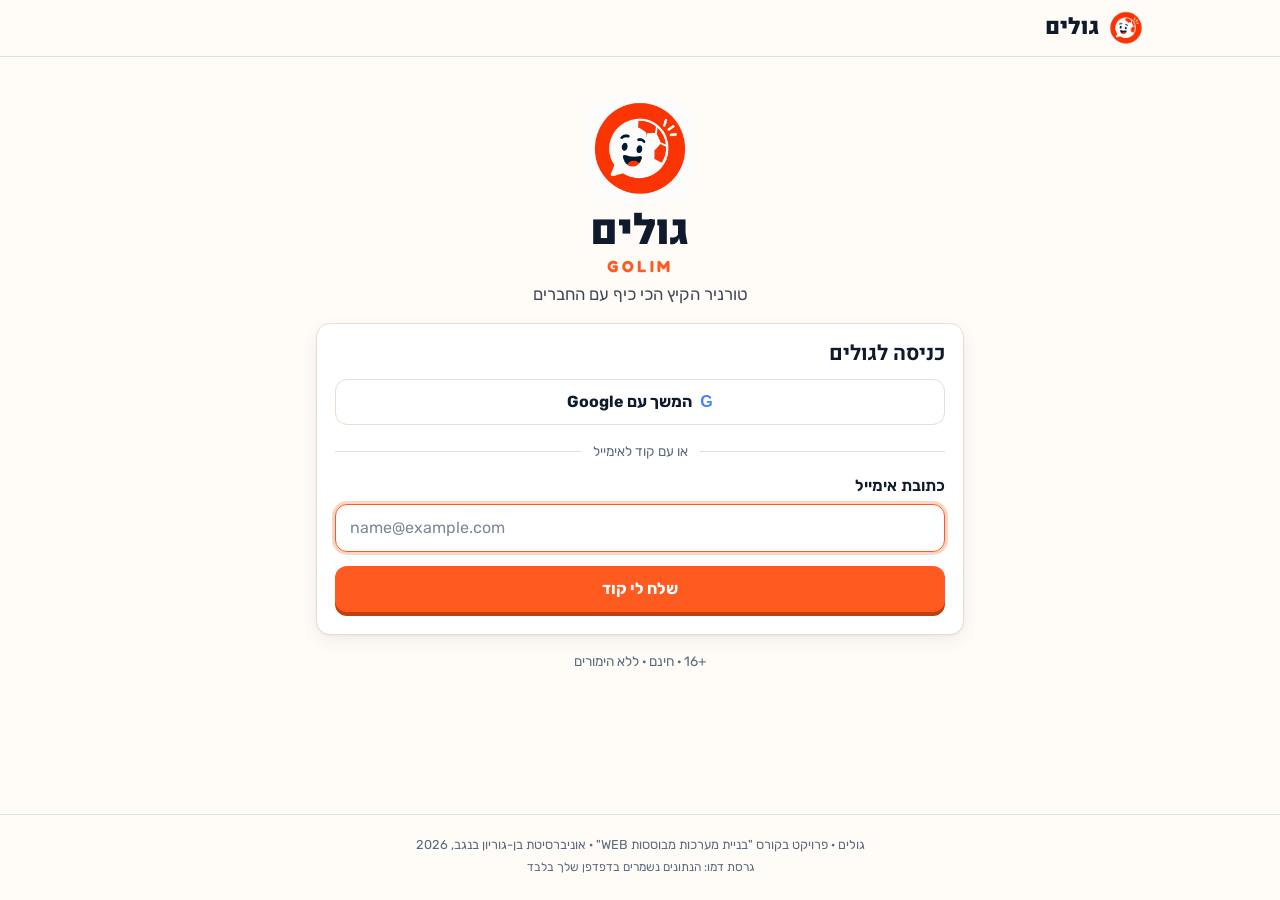
==== index.html @ d864e982 "feat(client): Part B — HTML/CSS/JS client for Golim Six pages from the Part A spec (login + name, ma" ====
<!doctype html>
<html lang="he" dir="rtl">
<head>
  <meta charset="utf-8">
  <meta name="viewport" content="width=device-width, initial-scale=1, viewport-fit=cover">
  <title>כניסה · גולים</title>
  <meta name="description" content="גולים — ניחוש תוצאות משחקי כדורגל בליגות פרטיות עם חברים">
  <meta name="theme-color" content="#FF5A1F">
  <link rel="icon" type="image/png" href="img/logo.png">
  <link rel="preconnect" href="https://fonts.googleapis.com">
  <link rel="preconnect" href="https://fonts.gstatic.com" crossorigin>
  <link rel="stylesheet" href="https://fonts.googleapis.com/css2?family=Fredoka:wght@600;700&family=Heebo:wght@700;800;900&family=Rubik:wght@400;500;600;700&display=swap">
  <link rel="stylesheet" href="css/base.css">
  <link rel="stylesheet" href="css/layout.css">
  <link rel="stylesheet" href="css/components.css">
  <link rel="stylesheet" href="css/pages.css">
  <script src="js/data.js" defer></script>
  <script src="js/scoring.js" defer></script>
  <script src="js/validation.js" defer></script>
  <script src="js/api.js" defer></script>
  <script src="js/ui.js" defer></script>
  <script src="js/pages/login.js" defer></script>
</head>
<body data-page="login">
  <a class="skip-link" href="#main">דלג לתוכן</a>

  <header class="site-header">
    <div class="header-inner">
      <a class="brand" href="index.html" aria-label="גולים — עמוד הכניסה">
        <img src="img/logo.png" alt="" width="36" height="36">
        <span class="brand-name">גולים</span>
      </a>
    </div>
  </header>

  <main id="main" class="page page--narrow">
    <section class="login-hero" aria-labelledby="app-title">
      <img class="login-logo" src="img/logo.png" alt="" width="104" height="104">
      <h1 id="app-title" class="login-title">גולים <span class="login-title-en" lang="en">GOLIM</span></h1>
      <p class="login-tagline">טורניר הקיץ הכי כיף עם החברים</p>
    </section>

    <!-- שלב 1: בחירת שיטת כניסה והזנת אימייל -->
    <section id="step-email" class="card auth-step" aria-labelledby="email-title">
      <h2 id="email-title">כניסה לגולים</h2>
      <button type="button" class="btn btn--google btn--block" id="google-btn">
        <span class="google-g" aria-hidden="true">G</span> המשך עם Google
      </button>
      <p class="divider"><span>או עם קוד לאימייל</span></p>
      <form id="email-form" novalidate>
        <label for="email">כתובת אימייל</label>
        <input id="email" name="email" type="email" inputmode="email" autocomplete="email" dir="ltr"
               placeholder="name@example.com" aria-describedby="email-error">
        <p class="field-error" id="email-error" aria-live="polite"></p>
        <button type="button" class="link-btn" id="email-suggestion" hidden></button>
        <button type="submit" class="btn btn--primary btn--block">שלח לי קוד</button>
      </form>
    </section>

    <!-- שלב 2: הזנת הקוד שנשלח -->
    <section id="step-code" class="card auth-step" aria-labelledby="code-title" hidden>
      <h2 id="code-title">הזן את הקוד</h2>
      <p>שלחנו קוד בן 6 ספרות אל <bdi id="code-email" class="ltr-text"></bdi></p>
      <p class="demo-note">
        <span aria-hidden="true">📨</span>
        בגרסת הדמו אין שליחת מייל, אז הקוד מוצג כאן: <strong id="demo-code" class="ltr-text"></strong>
      </p>
      <form id="code-form" novalidate>
        <label for="code">קוד אימות</label>
        <input id="code" name="code" type="text" inputmode="numeric" autocomplete="one-time-code"
               maxlength="6" dir="ltr" class="code-input" aria-describedby="code-error">
        <p class="field-error" id="code-error" aria-live="polite"></p>
        <button type="submit" class="btn btn--primary btn--block">כניסה</button>
      </form>
      <div class="auth-links">
        <button type="button" class="link-btn" id="resend-btn">שלח קוד חדש</button>
        <button type="button" class="link-btn" id="change-email-btn">החלף כתובת אימייל</button>
      </div>
    </section>

    <!-- שלב 3: השלמת שם (רק בכניסה הראשונה) -->
    <section id="step-name" class="card auth-step" aria-labelledby="name-title" hidden>
      <h2 id="name-title">איך לקרוא לך?</h2>
      <p>השם יופיע בטבלאות ובליגות, כדי שהחברים יזהו אותך.</p>
      <form id="name-form" novalidate>
        <label for="display-name">שם תצוגה</label>
        <input id="display-name" name="displayName" type="text" autocomplete="nickname" maxlength="20"
               placeholder="לדוגמה: תום פ." aria-describedby="display-name-error display-name-count">
        <p class="hint" id="display-name-count">0/20 תווים</p>
        <p class="field-error" id="display-name-error" aria-live="polite"></p>
        <button type="submit" class="btn btn--primary btn--block">יאללה, מתחילים</button>
      </form>
    </section>

    <p class="fine-print"><bdi dir="ltr">16+</bdi> · חינם · ללא הימורים</p>
  </main>

  <footer class="site-footer">
    <p>גולים · פרויקט בקורס "בניית מערכות מבוססות WEB" · אוניברסיטת בן-גוריון בנגב, 2026</p>
    <p class="footer-note">גרסת דמו: הנתונים נשמרים בדפדפן שלך בלבד</p>
  </footer>
</body>
</html>
---- css/base.css ----
/*
 * base.css — משתני העיצוב (צבעים, גופנים, רדיוסים), איפוס בסיסי וטיפוגרפיה.
 * הצבעים והגופנים הם השפה העיצובית מסעיף 5 באפיון.
 */

:root {
  /* מותג */
  --orange: #FF5A1F;
  --orange-deep: #C23F0F;
  --orange-soft: #FFF3EA;

  /* משטחים וטקסט */
  --bg: #FFFBF6;
  --card: #FFFFFF;
  --sunken: #FAF1E6;
  --ink: #0F1B2D;
  --ink-2: #3D4856;
  --muted: #5A6B7F;
  --border: #EADDD1;

  /* צבעים סמנטיים — רק לתוצאות: פגיעה / חלקי / החטאה */
  --green: #16A34A;
  --green-soft: #E8F7EE;
  --amber: #B45309;
  --amber-soft: #FEF3E2;
  --red: #DC2626;
  --red-soft: #FDECEC;
  --blue: #2F80ED;

  /* מדליות לפודיום */
  --gold: #D9A82A;
  --silver: #C0C7CF;
  --bronze: #C28A52;

  --font-head: 'Heebo', 'Rubik', Arial, sans-serif;
  --font-body: 'Rubik', 'Heebo', Arial, sans-serif;
  --font-brand: 'Fredoka', 'Rubik', Arial, sans-serif;

  --radius: 14px;
  --radius-sm: 10px;
  --shadow: 0 1px 2px rgba(15, 27, 45, 0.05), 0 6px 18px rgba(15, 27, 45, 0.06);
  --nav-height: 68px;
  --content-width: 680px;
  --wide-width: 1040px;

  color-scheme: light;
}

/* מצב כהה לפי הגדרות המערכת */
@media (prefers-color-scheme: dark) {
  :root {
    --orange-soft: #33201A;
    --bg: #0B1422;
    --card: #14223A;
    --sunken: #0F1B2D;
    --ink: #F5EFE7;
    --ink-2: #D2DAE4;
    --muted: #9AABBE;
    --border: #26364F;
    --green: #34C46A;
    --green-soft: #12301F;
    --amber: #F0A43A;
    --amber-soft: #3A2A12;
    --red: #F26363;
    --red-soft: #3A1A1D;
    --shadow: 0 1px 2px rgba(0, 0, 0, 0.3), 0 6px 18px rgba(0, 0, 0, 0.25);
    color-scheme: dark;
  }
}

*,
*::before,
*::after {
  box-sizing: border-box;
}

html {
  -webkit-text-size-adjust: 100%;
}

body {
  margin: 0;
  min-height: 100vh;
  min-height: 100dvh; /* גובה אמיתי בנייד, כשסרגל הכתובת מתכווץ */
  display: flex;
  flex-direction: column;
  background: var(--bg);
  color: var(--ink);
  font-family: var(--font-body);
  font-size: 1rem;
  line-height: 1.5;
}

h1,
h2,
h3 {
  margin: 0;
  font-family: var(--font-head);
  line-height: 1.2;
}

p {
  margin: 0;
}

a {
  color: var(--orange-deep);
}

img {
  max-width: 100%;
  display: block;
}

button,
input {
  font: inherit;
  color: inherit;
}

button {
  cursor: pointer;
}

code {
  font-family: ui-monospace, Menlo, Consolas, monospace;
  background: var(--sunken);
  padding: 0.05em 0.35em;
  border-radius: 6px;
  direction: ltr;
  unicode-bidi: isolate;
}

[hidden] {
  display: none !important;
}

/* טבעת פוקוס גלויה לניווט במקלדת */
:focus-visible {
  outline: 3px solid var(--orange);
  outline-offset: 2px;
  border-radius: 6px;
}

/* מוסתר מהעין אבל נקרא בקורא מסך */
.visually-hidden {
  position: absolute;
  width: 1px;
  height: 1px;
  overflow: hidden;
  clip-path: inset(50%);
  white-space: nowrap;
}

.skip-link {
  position: absolute;
  inset-inline-start: 1rem;
  top: -100px;
  z-index: 100;
  background: var(--ink);
  color: var(--bg);
  padding: 0.5rem 1rem;
  border-radius: var(--radius-sm);
}

.skip-link:focus {
  top: 1rem;
}

.muted {
  color: var(--muted);
}

.ltr-text {
  direction: ltr;
  unicode-bidi: isolate;
}

@media (prefers-reduced-motion: reduce) {
  *,
  *::before,
  *::after {
    animation-duration: 0.01ms !important;
    transition-duration: 0.01ms !important;
  }
}
---- css/layout.css ----
/*
 * layout.css — מבנה העמוד: כותרת עליונה, תפריט ניווט, תוכן ואזור תחתון.
 * Mobile-first: בטלפון הניווט הוא סרגל תחתון בהישג אגודל,
 * ומ-900px ומעלה הוא עובר לשורה בכותרת העליונה.
 */

/* ---------- כותרת עליונה ---------- */

.site-header {
  position: sticky;
  top: 0;
  z-index: 40;
  background: var(--bg);
  border-bottom: 1px solid var(--border);
}

.header-inner {
  max-width: var(--wide-width);
  margin: 0 auto;
  padding: 10px 16px;
  display: flex;
  align-items: center;
  justify-content: space-between;
  gap: 16px;
}

.brand {
  display: flex;
  align-items: center;
  gap: 8px;
  text-decoration: none;
  color: var(--ink);
}

.brand img {
  border-radius: 10px; /* אייקון אפליקציה — הפינות הלבנות של הלוגו לא בולטות במצב כהה */
}

.brand-name {
  font-family: var(--font-head);
  font-weight: 900;
  font-size: 1.4rem;
}

.user-chip {
  display: flex;
  align-items: center;
  gap: 8px;
  text-decoration: none;
  color: var(--ink);
  font-weight: 500;
}

.user-chip-name {
  display: none; /* בטלפון רק העיגול עם האותיות */
}

/* ---------- ניווט: סרגל תחתון בטלפון ---------- */

.site-nav {
  position: fixed;
  inset-inline: 0;
  bottom: 0;
  z-index: 50;
  background: var(--card);
  border-top: 1px solid var(--border);
  padding-bottom: env(safe-area-inset-bottom);
}

.site-nav ul {
  list-style: none;
  margin: 0 auto;
  padding: 0;
  max-width: 520px;
  height: var(--nav-height);
  display: grid;
  grid-template-columns: repeat(4, 1fr);
}

.site-nav a {
  height: 100%;
  display: flex;
  flex-direction: column;
  align-items: center;
  justify-content: center;
  gap: 2px;
  color: var(--muted);
  text-decoration: none;
  font-size: 0.78rem;
  font-weight: 500;
}

.nav-icon {
  font-size: 1.35rem;
  line-height: 1;
  filter: grayscale(1);
  opacity: 0.7;
}

.site-nav a[aria-current] {
  color: var(--orange-deep);
  font-weight: 700;
}

.site-nav a[aria-current] .nav-icon {
  filter: none;
  opacity: 1;
}

/* מקום לסרגל התחתון, כדי שלא יסתיר את סוף העמוד */
body:has(.site-nav) {
  padding-bottom: calc(var(--nav-height) + env(safe-area-inset-bottom));
}

/* ---------- תוכן ---------- */

.page {
  flex: 1;
  width: 100%;
  max-width: var(--wide-width);
  margin: 0 auto;
  padding: 20px 16px 40px;
  display: flex;
  flex-direction: column;
  gap: 16px;
}

.page--narrow {
  max-width: var(--content-width);
}

.page-title {
  font-size: 1.75rem;
  font-weight: 900;
}

.section-title {
  font-size: 1.15rem;
  font-weight: 800;
  margin-bottom: 10px;
}

/* ---------- אזור תחתון ---------- */

.site-footer {
  padding: 20px 16px 24px;
  text-align: center;
  color: var(--muted);
  font-size: 0.8rem;
  border-top: 1px solid var(--border);
}

.footer-note {
  margin-top: 4px;
  font-size: 0.75rem;
}

/* ---------- מחשב: הניווט עולה לכותרת ---------- */

@media (min-width: 900px) {
  .header-inner {
    display: grid;
    grid-template-columns: 1fr auto 1fr;
  }

  .site-nav {
    position: static;
    background: none;
    border: 0;
    padding: 0;
  }

  .site-nav ul {
    height: auto;
    display: flex;
    gap: 4px;
  }

  .site-nav a {
    flex-direction: row;
    gap: 6px;
    padding: 8px 16px;
    border-radius: 999px;
    font-size: 0.95rem;
    color: var(--ink-2);
    transition: background-color 0.15s;
  }

  .site-nav a:hover {
    background: var(--sunken);
  }

  .site-nav a[aria-current] {
    background: var(--orange-soft);
  }

  .nav-icon {
    font-size: 1.05rem;
  }

  .user-slot {
    justify-self: end;
  }

  .user-chip-name {
    display: inline;
  }

  body:has(.site-nav) {
    padding-bottom: 0;
  }

  .page {
    padding-top: 32px;
  }
}
---- css/components.css ----
/*
 * components.css — רכיבים שחוזרים בכל האתר: כרטיסים, כפתורים, טפסים, שבבים, תגים והודעות.
 */

/* ---------- כרטיס ---------- */

.card {
  background: var(--card);
  border: 1px solid var(--border);
  border-radius: var(--radius);
  box-shadow: var(--shadow);
  padding: 18px;
}

.card-title {
  font-size: 1.1rem;
  font-weight: 800;
  margin-bottom: 10px;
}

/* ---------- כפתורים ---------- */

.btn {
  display: inline-flex;
  align-items: center;
  justify-content: center;
  gap: 8px;
  min-height: 44px; /* אזור לחיצה מינימלי לאצבע */
  padding: 10px 20px;
  border: 1px solid transparent;
  border-radius: 12px;
  font-weight: 700;
  text-decoration: none;
  transition: transform 0.08s, box-shadow 0.08s, background-color 0.15s;
}

.btn:disabled {
  cursor: not-allowed;
  opacity: 0.6;
}

/* הכפתור הראשי "טקטילי": צל כתום כהה מתחתיו, שוקע 4px בלחיצה */
.btn--primary {
  background: var(--orange);
  color: #fff;
  box-shadow: 0 4px 0 var(--orange-deep);
  margin-bottom: 4px;
}

.btn--primary:hover:not(:disabled) {
  background: #FF6B35;
}

.btn--primary:active:not(:disabled) {
  transform: translateY(4px);
  box-shadow: 0 0 0 var(--orange-deep);
}

.btn--secondary {
  background: var(--orange-soft);
  color: var(--orange-deep);
  border-color: color-mix(in srgb, var(--orange) 30%, transparent);
}

.btn--secondary:hover:not(:disabled) {
  background: color-mix(in srgb, var(--orange) 18%, var(--card));
}

.btn--ghost {
  background: transparent;
  color: var(--ink-2);
  border-color: var(--border);
}

.btn--ghost:hover:not(:disabled) {
  background: var(--sunken);
}

.btn--danger {
  background: transparent;
  color: var(--red);
  border-color: color-mix(in srgb, var(--red) 40%, transparent);
}

.btn--danger:hover {
  background: var(--red-soft);
}

.btn--google {
  background: var(--card);
  color: var(--ink);
  border-color: var(--border);
}

.btn--google:hover:not(:disabled) {
  background: var(--sunken);
}

.google-g {
  font-family: Arial, sans-serif;
  font-weight: 700;
  color: #4285F4;
}

.btn--whatsapp {
  background: #25D366;
  color: #0B3D1F;
}

.btn--block {
  width: 100%;
}

.btn--lg {
  min-height: 54px;
  font-size: 1.1rem;
}

.btn--sm {
  min-height: 38px;
  padding: 6px 14px;
  font-size: 0.9rem;
}

.link-btn {
  background: none;
  border: 0;
  padding: 6px 0;
  color: var(--orange-deep);
  font-weight: 600;
  text-decoration: underline;
  text-underline-offset: 3px;
}

.link-btn:disabled {
  color: var(--muted);
  text-decoration: none;
  cursor: default;
}

.icon-btn {
  display: inline-flex;
  align-items: center;
  justify-content: center;
  width: 44px;
  height: 44px;
  border-radius: 50%;
  background: var(--card);
  border: 1px solid var(--border);
  color: var(--ink);
  text-decoration: none;
  font-size: 1.1rem;
}

.spinner {
  width: 18px;
  height: 18px;
  border: 2.5px solid currentColor;
  border-inline-end-color: transparent;
  border-radius: 50%;
  animation: spin 0.7s linear infinite;
}

@keyframes spin {
  to {
    transform: rotate(360deg);
  }
}

/* ---------- טפסים ---------- */

label {
  display: block;
  font-weight: 600;
  margin-bottom: 6px;
}

input[type="text"],
input[type="email"],
input[type="search"] {
  width: 100%;
  min-height: 48px;
  padding: 10px 14px;
  border: 1.5px solid var(--border);
  border-radius: 12px;
  background: var(--card);
  font-size: 1rem; /* 16px ומעלה — מונע זום אוטומטי באייפון */
  transition: border-color 0.15s;
}

input:focus-visible {
  outline: none;
  border-color: var(--orange);
  box-shadow: 0 0 0 3px color-mix(in srgb, var(--orange) 25%, transparent);
}

input[aria-invalid="true"] {
  border-color: var(--red);
  background: var(--red-soft);
}

input::placeholder {
  color: var(--muted);
  opacity: 0.8;
}

/* רווחים בתוך טפסים */
form > label:not(:first-child) {
  margin-top: 14px;
}

form > .btn,
form > .form-actions {
  margin-top: 14px;
}

form .field-error,
form .hint {
  margin-top: 6px;
}

.field-error {
  color: var(--red);
  font-size: 0.9rem;
  font-weight: 500;
}

.field-error:empty {
  display: none;
}

.form-error {
  color: var(--red);
  font-weight: 600;
  text-align: center;
}

.form-error:empty {
  display: none;
}

.hint {
  color: var(--muted);
  font-size: 0.85rem;
}

.hint--warn {
  color: var(--amber);
  font-weight: 500;
}

.input-row {
  display: flex;
  gap: 8px;
}

.input-row input {
  flex: 1;
}

.form-actions {
  display: flex;
  flex-wrap: wrap;
  gap: 8px;
}

.check {
  display: inline-flex;
  align-items: center;
  gap: 8px;
  font-weight: 500;
  cursor: pointer;
  margin: 0;
}

.check input {
  width: 20px;
  height: 20px;
  accent-color: var(--orange);
}

/* מתג (switch) — checkbox רגיל עם עיצוב */
.switch {
  display: flex;
  align-items: center;
  gap: 12px;
  margin: 0;
  cursor: pointer;
  font-weight: 500;
}

.switch input {
  position: absolute;
  opacity: 0;
  width: 1px;
  height: 1px;
}

.switch-track {
  flex-shrink: 0;
  position: relative;
  width: 48px;
  height: 28px;
  border-radius: 999px;
  background: var(--border);
  transition: background-color 0.2s;
}

.switch-track::after {
  content: '';
  position: absolute;
  top: 3px;
  inset-inline-start: 3px;
  width: 22px;
  height: 22px;
  border-radius: 50%;
  background: #fff;
  box-shadow: 0 1px 3px rgba(0, 0, 0, 0.25);
  transition: inset-inline-start 0.2s;
}

.switch input:checked + .switch-track {
  background: var(--orange);
}

.switch input:checked + .switch-track::after {
  inset-inline-start: 23px;
}

.switch input:focus-visible + .switch-track {
  outline: 3px solid var(--orange);
  outline-offset: 2px;
}

.switch input:disabled ~ * {
  opacity: 0.5;
  cursor: not-allowed;
}

/* ---------- שבבים ולשוניות ---------- */

.chips {
  display: flex;
  flex-wrap: wrap;
  gap: 8px;
}

.chips--scroll {
  flex-wrap: nowrap;
  overflow-x: auto;
  padding-bottom: 4px;
  scrollbar-width: none;
}

.chip {
  flex-shrink: 0;
  min-height: 38px;
  padding: 6px 16px;
  border: 1.5px solid var(--border);
  border-radius: 999px;
  background: var(--card);
  color: var(--ink-2);
  font-weight: 500;
  white-space: nowrap;
  transition: background-color 0.15s, border-color 0.15s;
}

.chip:hover {
  border-color: var(--orange);
}

.chip[aria-pressed="true"] {
  background: var(--orange-soft);
  border-color: var(--orange);
  color: var(--orange-deep);
  font-weight: 700;
}

.segmented {
  display: grid;
  grid-auto-flow: column;
  grid-auto-columns: 1fr;
  padding: 4px;
  background: var(--sunken);
  border-radius: 999px;
}

.segmented button {
  min-height: 40px;
  border: 0;
  border-radius: 999px;
  background: transparent;
  color: var(--muted);
  font-weight: 600;
}

.segmented button[aria-pressed="true"] {
  background: var(--card);
  color: var(--ink);
  box-shadow: var(--shadow);
}

.segmented-sub {
  font-weight: 400;
  font-size: 0.85em;
}

/* ---------- תגים ---------- */

.pill {
  display: inline-block;
  padding: 3px 12px;
  border-radius: 999px;
  font-size: 0.85rem;
  font-weight: 700;
}

.pill--cta {
  background: var(--orange);
  color: #fff;
}

.pill--pending {
  background: var(--orange-soft);
  color: var(--amber);
  border: 1px dashed currentColor;
}

/* תג נקודות: ירוק = מדויק, כתום = חלקי, אדום = החטאה */
.badge {
  display: inline-block;
  min-width: 44px;
  padding: 3px 10px;
  border-radius: 999px;
  font-weight: 800;
  text-align: center;
}

.badge--exact {
  background: var(--green-soft);
  color: var(--green);
}

.badge--diff,
.badge--direction {
  background: var(--amber-soft);
  color: var(--amber);
}

.badge--miss {
  background: var(--red-soft);
  color: var(--red);
}

.live-tag {
  color: var(--red);
  font-weight: 700;
  font-size: 0.9rem;
}

.countdown-pill {
  display: inline-block;
  padding: 4px 12px;
  border-radius: 999px;
  background: var(--sunken);
  color: var(--ink-2);
  font-size: 0.85rem;
  font-weight: 600;
  font-variant-numeric: tabular-nums;
  white-space: nowrap;
}

.countdown-pill:empty {
  display: none;
}

.countdown-pill--urgent {
  background: var(--orange-soft);
  color: var(--orange-deep);
}

.avatar {
  display: inline-flex;
  align-items: center;
  justify-content: center;
  flex-shrink: 0;
  width: 34px;
  height: 34px;
  border-radius: 50%;
  background: var(--orange-soft);
  color: var(--orange-deep);
  font-family: var(--font-head);
  font-weight: 800;
  font-size: 0.85rem;
}

.avatar--lg {
  width: 56px;
  height: 56px;
  font-size: 1.2rem;
}

/* דגל עגול. רקע אפור בזמן טעינה או כשאין חיבור */
.flag {
  flex-shrink: 0;
  width: 28px;
  height: 28px;
  border-radius: 50%;
  object-fit: cover;
  background: var(--sunken);
  box-shadow: 0 0 0 1px var(--border);
}

.flag--sm {
  width: 22px;
  height: 22px;
}

.flag--lg {
  width: 52px;
  height: 52px;
}

.score {
  font-family: var(--font-head);
  font-weight: 800;
  font-variant-numeric: tabular-nums;
}

/* ---------- הודעות ---------- */

.banner {
  padding: 12px 16px;
  border-radius: var(--radius);
  font-weight: 600;
}

.banner--warn {
  background: var(--amber-soft);
  color: var(--amber);
  border: 1px solid color-mix(in srgb, var(--amber) 35%, transparent);
  animation: pop-in 0.2s ease-out;
}

.banner--locked {
  background: var(--sunken);
  border: 1px solid var(--border);
  display: grid;
  gap: 6px;
  font-weight: 500;
}

.banner-title {
  font-family: var(--font-head);
  font-weight: 800;
  font-size: 1.1rem;
}

.toast-region {
  position: fixed;
  inset-inline: 16px;
  bottom: calc(var(--nav-height) + 16px + env(safe-area-inset-bottom));
  z-index: 90;
  display: grid;
  justify-items: center;
  gap: 8px;
  pointer-events: none;
}

.toast {
  max-width: 420px;
  padding: 12px 18px;
  border-radius: 12px;
  background: var(--ink);
  color: var(--bg);
  font-weight: 600;
  box-shadow: 0 8px 24px rgba(0, 0, 0, 0.2);
  animation: pop-in 0.2s ease-out;
  transition: opacity 0.3s, transform 0.3s;
}

.toast--success {
  background: var(--green);
  color: #fff;
}

.toast--warn {
  background: var(--amber);
  color: #fff;
}

.toast--error {
  background: var(--red);
  color: #fff;
}

.toast--leaving {
  opacity: 0;
  transform: translateY(8px);
}

@keyframes pop-in {
  from {
    opacity: 0;
    transform: translateY(8px) scale(0.98);
  }
}

.empty-state {
  list-style: none;
  text-align: center;
  padding: 32px 16px;
  color: var(--muted);
  display: grid;
  gap: 8px;
  justify-items: center;
}

.empty-emoji {
  font-size: 2.5rem;
}

.loading-row {
  list-style: none;
  color: var(--muted);
  padding: 16px 0;
  text-align: center;
}

/* ---------- קונפטי ---------- */

.confetti {
  position: fixed;
  inset: 0;
  pointer-events: none;
  overflow: hidden;
  z-index: 100;
}

.confetti span {
  position: absolute;
  top: -12px;
  width: 9px;
  height: 14px;
  border-radius: 2px;
  animation: confetti-fall 1.9s cubic-bezier(0.2, 0.6, 0.4, 1) forwards;
}

@keyframes confetti-fall {
  to {
    transform: translate(var(--drift), 105vh) rotate(var(--spin));
    opacity: 0.6;
  }
}

@media (min-width: 900px) {
  .toast-region {
    bottom: 24px;
  }
}
---- css/pages.css ----
/*
 * pages.css — עיצוב שייחודי לעמוד אחד. מחולק לפי עמודים.
 */

/* ================= כניסה ================= */

.login-hero {
  text-align: center;
  display: grid;
  justify-items: center;
  gap: 6px;
  padding-top: 8px;
}

.login-logo {
  border-radius: 28px;
  animation: pop-in 0.4s ease-out;
}

.login-title {
  font-size: 2.6rem;
  font-weight: 900;
}

.login-title-en {
  display: block;
  font-family: var(--font-brand);
  font-size: 1rem;
  letter-spacing: 0.2em;
  color: var(--orange);
}

.login-tagline {
  color: var(--ink-2);
  font-size: 1.05rem;
}

.auth-step h2 {
  font-size: 1.3rem;
  margin-bottom: 12px;
}

.auth-step > p {
  margin-bottom: 12px;
}

.divider {
  display: flex;
  align-items: center;
  gap: 12px;
  margin: 16px 0;
  color: var(--muted);
  font-size: 0.85rem;
}

.divider::before,
.divider::after {
  content: '';
  flex: 1;
  height: 1px;
  background: var(--border);
}

.demo-note {
  padding: 10px 14px;
  border-radius: var(--radius-sm);
  background: var(--orange-soft);
  font-size: 0.9rem;
}

.demo-note strong {
  font-family: var(--font-head);
  font-size: 1.15rem;
  letter-spacing: 0.15em;
}

.code-input {
  text-align: center;
  font-size: 1.5rem !important;
  letter-spacing: 0.4em;
  font-variant-numeric: tabular-nums;
}

.auth-links {
  display: flex;
  justify-content: space-between;
  flex-wrap: wrap;
  margin-top: 10px;
}

.fine-print {
  text-align: center;
  color: var(--muted);
  font-size: 0.85rem;
}

/* ================= משחקים ================= */

.next-match {
  background: linear-gradient(160deg, var(--orange-soft), var(--card) 70%);
  display: grid;
  gap: 14px;
}

.nm-head {
  display: flex;
  align-items: center;
  justify-content: space-between;
  gap: 8px;
}

.nm-head .card-title {
  margin: 0;
}

.nm-teams {
  display: grid;
  grid-template-columns: 1fr auto 1fr;
  align-items: center;
  text-align: center;
}

.nm-team {
  display: grid;
  justify-items: center;
  gap: 6px;
  font-weight: 700;
}

.nm-time {
  font-family: var(--font-head);
  font-size: 1.5rem;
  font-weight: 900;
}

.matches-section {
  display: grid;
  gap: 12px;
}

.filters {
  display: grid;
  gap: 10px;
}

.list-summary {
  color: var(--muted);
  font-size: 0.9rem;
}

.match-list {
  list-style: none;
  margin: 0;
  padding: 0;
  display: grid;
  gap: 10px;
}

@media (min-width: 900px) {
  .match-list {
    grid-template-columns: 1fr 1fr;
  }
}

.match-card {
  display: grid;
  grid-template-columns: 1fr auto;
  align-items: center;
  gap: 12px;
  padding: 14px 16px;
  background: var(--card);
  border: 1px solid var(--border);
  border-radius: var(--radius);
  color: var(--ink);
  text-decoration: none;
  transition: border-color 0.15s, transform 0.15s, box-shadow 0.15s;
}

.match-card:hover {
  border-color: var(--orange);
  box-shadow: var(--shadow);
  transform: translateY(-1px);
}

.match-card--live {
  border-inline-start: 4px solid var(--red);
}

.mc-teams {
  display: grid;
  gap: 8px;
  min-width: 0;
}

.mc-team {
  display: flex;
  align-items: center;
  gap: 10px;
}

.mc-name {
  flex: 1;
  font-weight: 600;
  overflow: hidden;
  text-overflow: ellipsis;
  white-space: nowrap;
}

.mc-goals {
  font-family: var(--font-head);
  font-weight: 900;
  font-size: 1.15rem;
  min-width: 1.2em;
  text-align: center;
}

.match-card--live .mc-goals {
  color: var(--red);
}

.mc-side {
  display: grid;
  justify-items: end;
  gap: 6px;
  text-align: end;
  font-size: 0.9rem;
}

.mc-time {
  color: var(--muted);
  font-weight: 500;
}

.mc-guess {
  color: var(--ink-2);
}

.mc-guess--saved {
  color: var(--green);
  font-weight: 600;
}

/* ================= ניחוש ================= */

.predict-top {
  display: grid;
  grid-template-columns: auto 1fr auto;
  align-items: center;
  gap: 12px;
}

.predict-top .page-title {
  font-size: 1.35rem;
}

#predict-content {
  display: grid;
  gap: 16px;
}

.match-hero {
  text-align: center;
  display: grid;
  gap: 10px;
}

.hero-teams {
  display: grid;
  grid-template-columns: 1fr auto 1fr;
  align-items: center;
}

.hero-team {
  display: grid;
  justify-items: center;
  gap: 8px;
  font-size: 1.15rem;
}

.hero-vs {
  color: var(--muted);
  font-weight: 600;
}

.hero-meta {
  color: var(--muted);
  font-size: 0.9rem;
}

.predict-form {
  display: grid;
  gap: 14px;
}

.score-fieldset {
  border: 0;
  margin: 0;
  padding: 0;
  min-width: 0;
}

.score-pickers {
  display: grid;
  grid-template-columns: 1fr auto 1fr;
  align-items: start;
  gap: 8px;
}

.picker {
  display: grid;
  justify-items: center;
  gap: 8px;
  text-align: center;
}

.picker-team {
  display: flex;
  align-items: center;
  gap: 6px;
  margin: 0;
}

.stepper {
  display: flex;
  align-items: center;
  gap: 6px;
}

.step-btn {
  width: 44px;
  height: 44px;
  border-radius: 50%;
  border: 1.5px solid var(--border);
  background: var(--card);
  font-size: 1.4rem;
  font-weight: 700;
  line-height: 1;
  transition: background-color 0.15s, transform 0.08s;
}

.step-btn:hover:not(:disabled) {
  background: var(--orange-soft);
  border-color: var(--orange);
}

.step-btn:active:not(:disabled) {
  transform: scale(0.92);
}

.step-btn:disabled {
  opacity: 0.35;
  cursor: not-allowed;
}

.goals-input {
  width: 64px !important;
  min-height: 64px !important;
  padding: 0 !important;
  text-align: center;
  font-family: var(--font-head);
  font-size: 2.2rem !important;
  font-weight: 900;
  font-variant-numeric: tabular-nums;
}

.goals-input:disabled {
  background: var(--sunken);
  color: var(--ink-2);
}

.score-sep {
  align-self: center;
  margin-top: 30px;
  font-family: var(--font-head);
  font-size: 2rem;
  font-weight: 900;
  color: var(--muted);
}

/* מסך צר: + מעל המספר ו-− מתחתיו, כדי ששני הבוררים ייכנסו זה לצד זה */
@media (max-width: 480px) {
  .stepper {
    flex-direction: column;
  }

  .score-sep {
    margin-top: 0;
    padding-top: 28px;
  }
}

.double-row {
  padding-top: 12px;
  border-top: 1px dashed var(--border);
  display: grid;
  gap: 6px;
}

/* הכפתור הראשי נדבק לתחתית המסך בזמן גלילה (מעל סרגל הניווט) */
.save-row {
  position: sticky;
  bottom: calc(var(--nav-height) + env(safe-area-inset-bottom) + 8px);
  z-index: 5;
}

.success-msg {
  text-align: center;
  padding: 12px;
  border-radius: var(--radius-sm);
  background: var(--green-soft);
  animation: pop-in 0.25s ease-out;
}

.success-title {
  font-family: var(--font-head);
  font-weight: 800;
  font-size: 1.2rem;
  color: var(--green);
}

.success-next {
  color: var(--ink-2);
}

.dist-headline {
  font-weight: 600;
  margin-bottom: 10px;
}

.dist-bar {
  display: flex;
  height: 12px;
  border-radius: 999px;
  overflow: hidden;
  background: var(--sunken);
}

.dist-seg {
  transition: width 0.4s ease-out;
}

.dist-seg--home,
.dist-key--home::before {
  background: var(--orange);
}

.dist-seg--draw,
.dist-key--draw::before {
  background: var(--silver);
}

.dist-seg--away,
.dist-key--away::before {
  background: var(--ink-2);
}

.dist-legend {
  display: flex;
  flex-wrap: wrap;
  justify-content: space-between;
  gap: 8px;
  margin-top: 8px;
  font-size: 0.85rem;
  color: var(--ink-2);
}

.dist-key::before {
  content: '';
  display: inline-block;
  width: 10px;
  height: 10px;
  border-radius: 50%;
  margin-inline-end: 6px;
}

.rule-tiles {
  display: grid;
  grid-template-columns: repeat(4, 1fr);
  gap: 8px;
  margin: 10px 0;
}

.rule-tile {
  display: grid;
  justify-items: center;
  padding: 10px 4px;
  border-radius: var(--radius-sm);
  background: var(--sunken);
}

.rule-tile:first-child {
  background: var(--green-soft);
  color: var(--green);
}

.rule-points {
  font-family: var(--font-head);
  font-weight: 900;
  font-size: 1.5rem;
}

.rule-label {
  font-size: 0.85rem;
}

.next-link {
  align-self: center;
  font-weight: 600;
  padding: 8px;
}

/* ================= ליגות ================= */

.leagues-grid {
  display: grid;
  gap: 16px;
}

.invite-panel {
  display: grid;
  gap: 10px;
  text-align: center;
  animation: pop-in 0.25s ease-out;
}

.invite-title {
  font-size: 1.1rem;
}

.invite-code {
  font-family: var(--font-head);
  font-size: 2rem;
  font-weight: 900;
  letter-spacing: 0.2em;
  padding: 10px;
  border: 2px dashed var(--orange);
  border-radius: var(--radius-sm);
  background: var(--orange-soft);
  color: var(--orange-deep);
}

.invite-actions {
  display: grid;
  grid-template-columns: repeat(auto-fit, minmax(150px, 1fr));
  gap: 8px;
}

.league-list {
  list-style: none;
  margin: 0;
  padding: 0;
  display: grid;
  gap: 10px;
}

.league-card {
  display: flex;
  align-items: center;
  gap: 12px;
  padding: 14px 16px;
  background: var(--card);
  border: 1px solid var(--border);
  border-radius: var(--radius);
  color: var(--ink);
  text-decoration: none;
  transition: border-color 0.15s;
}

.league-card:hover {
  border-color: var(--orange);
}

.league-card--new {
  animation: highlight 1.8s ease-out;
}

@keyframes highlight {
  from {
    background: var(--orange-soft);
    border-color: var(--orange);
  }
}

.league-avatar {
  display: inline-flex;
  align-items: center;
  justify-content: center;
  width: 44px;
  height: 44px;
  border-radius: 12px;
  background: var(--ink);
  color: var(--bg);
  font-family: var(--font-head);
  font-weight: 800;
}

.league-info {
  flex: 1;
  display: grid;
}

.chevron {
  color: var(--muted);
  font-size: 1.5rem;
}

@media (min-width: 720px) {
  .leagues-grid {
    grid-template-columns: 1fr 1fr;
    align-items: start;
  }
}

/* ================= טבלה ================= */

.podium {
  display: grid;
  grid-template-columns: repeat(3, 1fr);
  align-items: end;
  gap: 8px;
  padding-top: 8px;
}

.podium-place {
  display: grid;
  justify-items: center;
  gap: 4px;
  text-align: center;
  min-width: 0;
}

.podium-name {
  font-size: 0.9rem;
  max-width: 100%;
  overflow: hidden;
  text-overflow: ellipsis;
  white-space: nowrap;
}

.podium-points {
  color: var(--muted);
  font-size: 0.85rem;
}

/* המדרגה: הראשון הכי גבוה */
.podium-step {
  width: 100%;
  display: grid;
  place-items: center;
  border-radius: 12px 12px 0 0;
  font-family: var(--font-head);
  font-weight: 900;
  font-size: 1.6rem;
  color: #0F1B2D; /* טקסט כהה קבוע — לבן על זהב/כסף לא קריא */
}

.podium-place--gold .podium-step {
  height: 96px;
  background: var(--gold);
}

.podium-place--silver .podium-step {
  height: 72px;
  background: var(--silver);
}

.podium-place--bronze .podium-step {
  height: 56px;
  background: var(--bronze);
}

.podium-place--gold .avatar {
  box-shadow: 0 0 0 3px var(--gold);
}

.table-card {
  padding: 0;
  overflow: hidden;
}

.table-head {
  display: flex;
  align-items: center;
  justify-content: space-between;
  gap: 12px;
  padding: 16px 16px 8px;
}

.table-head .card-title {
  margin: 0;
}

.search-input {
  max-width: 220px;
  min-height: 40px !important;
}

.rank-table {
  width: 100%;
  border-collapse: collapse;
}

.rank-table th {
  padding: 8px 12px;
  text-align: start;
  font-size: 0.8rem;
  font-weight: 600;
  color: var(--muted);
  border-bottom: 1px solid var(--border);
}

.rank-table abbr {
  text-decoration: none;
}

.rank-table td {
  padding: 10px 12px;
  border-bottom: 1px solid var(--border);
}

.rank-table tr.is-me td {
  background: var(--orange-soft);
  font-weight: 700;
}

.rank-cell {
  width: 3em;
  font-family: var(--font-head);
  font-weight: 800;
  color: var(--ink-2);
}

.name-cell {
  display: flex;
  align-items: center;
  gap: 10px;
}

.me-tag {
  padding: 1px 8px;
  border-radius: 999px;
  background: var(--orange);
  color: #fff;
  font-size: 0.75rem;
}

.points-cell {
  font-family: var(--font-head);
  font-weight: 900;
}

.empty-cell {
  text-align: center;
  color: var(--muted);
  padding: 24px !important;
}

.table-note {
  padding: 10px 16px 14px;
}

.skeleton-row td span {
  display: block;
  height: 18px;
  border-radius: 6px;
  background: linear-gradient(90deg, var(--sunken), var(--border), var(--sunken));
  background-size: 200% 100%;
  animation: shimmer 1.2s linear infinite;
}

@keyframes shimmer {
  to {
    background-position: -200% 0;
  }
}

.me-bar {
  position: sticky;
  bottom: calc(var(--nav-height) + env(safe-area-inset-bottom) + 8px);
  display: flex;
  align-items: center;
  gap: 12px;
  padding: 12px 16px;
  border-radius: var(--radius);
  background: var(--ink);
  color: var(--bg);
  box-shadow: 0 8px 24px rgba(0, 0, 0, 0.2);
}

.me-bar strong {
  margin-inline-start: auto;
  font-family: var(--font-head);
}

.me-rank {
  font-family: var(--font-head);
  font-weight: 900;
  font-size: 1.3rem;
  color: var(--orange);
}

@media (min-width: 900px) {
  .save-row,
  .me-bar {
    bottom: 16px;
  }
}

/* ================= פרופיל ================= */

.profile-identity {
  display: flex;
  align-items: center;
  gap: 14px;
}

.profile-identity > div {
  flex: 1;
  min-width: 0;
}

.profile-name {
  font-size: 1.4rem;
  font-weight: 900;
}

.profile-identity .muted {
  overflow: hidden;
  text-overflow: ellipsis;
  text-align: end;
}

.name-form {
  margin-top: 14px;
  padding-top: 14px;
  border-top: 1px dashed var(--border);
}

.stats-grid {
  display: grid;
  grid-template-columns: repeat(2, 1fr);
  gap: 10px;
  margin: 0;
}

.stat {
  background: var(--card);
  border: 1px solid var(--border);
  border-radius: var(--radius);
  padding: 14px;
  display: flex;
  flex-direction: column-reverse; /* המספר הגדול מעל התווית, בלי לשנות את סדר dt/dd */
  gap: 2px;
}

.stat dt {
  color: var(--muted);
  font-size: 0.85rem;
}

.stat dd {
  margin: 0;
  font-family: var(--font-head);
  font-size: 1.8rem;
  font-weight: 900;
}

@media (min-width: 720px) {
  .stats-grid {
    grid-template-columns: repeat(4, 1fr);
  }
}

.history-list {
  list-style: none;
  margin: 0;
  padding: 0;
}

.history-item {
  display: flex;
  align-items: center;
  justify-content: space-between;
  gap: 12px;
  padding: 10px 0;
  border-bottom: 1px solid var(--border);
}

.history-item:last-child {
  border-bottom: 0;
}

.history-link {
  text-decoration: none;
}

.settings-list {
  display: grid;
  gap: 14px;
}

.table-scroll {
  overflow-x: auto;
}

.rules-table {
  width: 100%;
  border-collapse: collapse;
  text-align: center;
}

.rules-table th,
.rules-table td {
  padding: 8px;
  border-bottom: 1px solid var(--border);
}

.rules-table thead th {
  font-size: 0.85rem;
  color: var(--muted);
}

.rules-table tbody th {
  text-align: start;
  font-weight: 500;
}

.demo-tools {
  border-style: dashed;
  box-shadow: none;
}

.demo-result {
  margin-top: 10px;
  font-weight: 500;
}

.demo-result:empty {
  display: none;
}
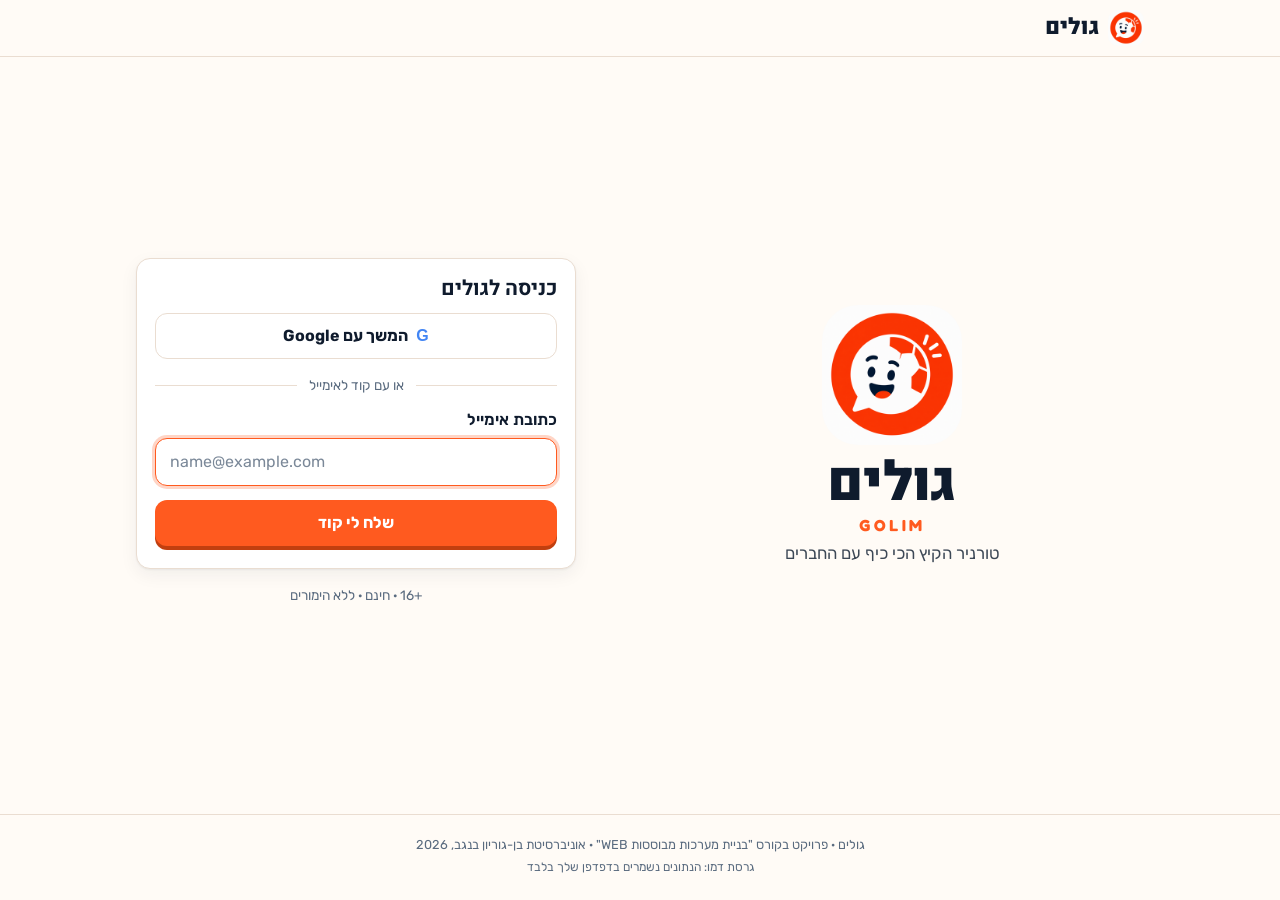
==== commit 4e305553: "feat(client): two-column desktop layout on every page Course staff feedback: the site must use wide " ====
--- a/index.html
+++ b/index.html
@@ -33,7 +33,7 @@
     </div>
   </header>
 
-  <main id="main" class="page page--narrow">
+  <main id="main" class="page page--split login-page">
     <section class="login-hero" aria-labelledby="app-title">
       <img class="login-logo" src="img/logo.png" alt="" width="104" height="104">
       <h1 id="app-title" class="login-title">גולים <span class="login-title-en" lang="en">GOLIM</span></h1>
@@ -84,9 +84,9 @@
       <p>השם יופיע בטבלאות ובליגות, כדי שהחברים יזהו אותך.</p>
       <form id="name-form" novalidate>
         <label for="display-name">שם תצוגה</label>
-        <input id="display-name" name="displayName" type="text" autocomplete="nickname" maxlength="20"
+        <input id="display-name" name="displayName" type="text" autocomplete="nickname" maxlength="30"
                placeholder="לדוגמה: תום פ." aria-describedby="display-name-error display-name-count">
-        <p class="hint" id="display-name-count">0/20 תווים</p>
+        <p class="hint" id="display-name-count">0/30 תווים</p>
         <p class="field-error" id="display-name-error" aria-live="polite"></p>
         <button type="submit" class="btn btn--primary btn--block">יאללה, מתחילים</button>
       </form>
--- a/css/layout.css
+++ b/css/layout.css
@@ -125,8 +125,16 @@
   gap: 16px;
 }
 
-.page--narrow {
+/* עמודים שבטלפון בנויים כעמודה אחת: עד 900px עמודה ממורכזת ברוחב נוח לקריאה,
+   ומ-900px ומעלה כל רוחב המסך, בפריסה של שתי עמודות (ראו pages.css). */
+.page--split {
   max-width: var(--content-width);
+}
+
+@media (min-width: 900px) {
+  .page--split {
+    max-width: var(--wide-width);
+  }
 }
 
 .page-title {
--- a/css/pages.css
+++ b/css/pages.css
@@ -92,6 +92,37 @@
   text-align: center;
   color: var(--muted);
   font-size: 0.85rem;
+}
+
+/* במחשב: הלוגו והכותרת בצד אחד, וכרטיס הכניסה בצד השני */
+@media (min-width: 900px) {
+  .login-page {
+    display: grid;
+    grid-template-columns: minmax(0, 1fr) minmax(0, 440px);
+    align-content: center;
+    align-items: center;
+    column-gap: 64px;
+    row-gap: 16px;
+  }
+
+  .login-page > * {
+    grid-column: 2;
+  }
+
+  .login-page > .login-hero {
+    grid-column: 1;
+    grid-row: 1 / span 2;
+  }
+
+  .login-logo {
+    width: 140px;
+    height: 140px;
+    border-radius: 36px;
+  }
+
+  .login-title {
+    font-size: 3.4rem;
+  }
 }
 
 /* ================= משחקים ================= */
@@ -256,6 +287,23 @@
 #predict-content {
   display: grid;
   gap: 16px;
+}
+
+.predict-main,
+.predict-side {
+  display: grid;
+  gap: 16px;
+  align-content: start;
+  min-width: 0;
+}
+
+/* במחשב: שתי עמודות. לטופס, השירות המרכזי, יש יותר רוחב */
+@media (min-width: 900px) {
+  #predict-content {
+    grid-template-columns: minmax(0, 3fr) minmax(0, 2fr);
+    align-items: start;
+    gap: 24px;
+  }
 }
 
 .match-hero {
@@ -611,6 +659,17 @@
   }
 }
 
+@media (min-width: 900px) {
+  .league-list {
+    grid-template-columns: 1fr 1fr;
+  }
+
+  .league-list > .empty-state,
+  .league-list > .loading-row {
+    grid-column: 1 / -1;
+  }
+}
+
 /* ================= טבלה ================= */
 
 .podium {
@@ -806,6 +865,49 @@
   }
 }
 
+.board-layout,
+.board-main {
+  display: grid;
+  gap: 16px;
+  min-width: 0;
+}
+
+/* במחשב: הפודיום בעמודה צדדית שנשארת גלויה בזמן גלילת הטבלה.
+   המיקום של כל עמודה קבוע, כדי שהטבלה לא תזוז כשהפודיום מוסתר בזמן חיפוש. */
+@media (min-width: 900px) {
+  .board-layout {
+    grid-template-columns: minmax(0, 2fr) minmax(0, 3fr);
+    align-items: start;
+    gap: 24px;
+  }
+
+  .podium {
+    grid-column: 1;
+    grid-row: 1;
+    position: sticky;
+    top: 80px; /* מתחת לכותרת העליונה */
+    padding: 24px 16px 16px;
+    background: var(--card);
+    border: 1px solid var(--border);
+    border-radius: var(--radius);
+  }
+
+  .board-main {
+    grid-column: 2;
+    grid-row: 1;
+  }
+
+  .podium:empty {
+    visibility: hidden; /* בזמן טעינה */
+  }
+}
+
+@media (max-width: 899px) {
+  .podium.is-searching {
+    display: none;
+  }
+}
+
 /* ================= פרופיל ================= */
 
 .profile-identity {
@@ -894,11 +996,6 @@
   text-decoration: none;
 }
 
-.settings-list {
-  display: grid;
-  gap: 14px;
-}
-
 .table-scroll {
   overflow-x: auto;
 }
@@ -938,3 +1035,20 @@
 .demo-result:empty {
   display: none;
 }
+
+.profile-layout,
+.profile-side {
+  display: grid;
+  gap: 16px;
+  align-content: start;
+  min-width: 0;
+}
+
+/* במחשב: ההיסטוריה בעמודה אחת, והחוקים וכלי הבדיקה בשנייה */
+@media (min-width: 900px) {
+  .profile-layout {
+    grid-template-columns: minmax(0, 1fr) minmax(0, 1fr);
+    align-items: start;
+    gap: 24px;
+  }
+}
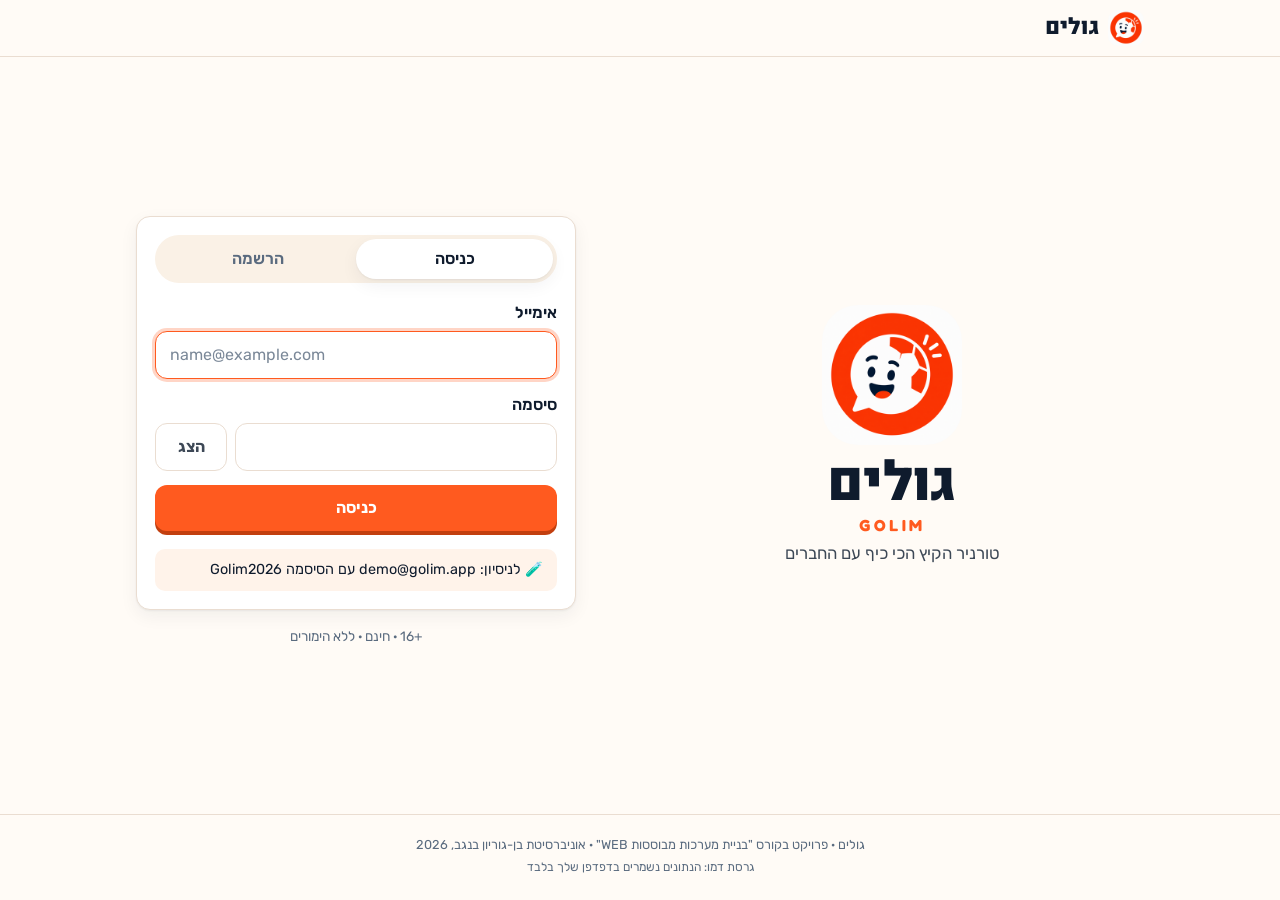
==== commit 66e21e48: "feat(client): email + password sign-in instead of Google and email codes Course staff advised droppi" ====
--- a/index.html
+++ b/index.html
@@ -40,55 +40,73 @@
       <p class="login-tagline">טורניר הקיץ הכי כיף עם החברים</p>
     </section>
 
-    <!-- שלב 1: בחירת שיטת כניסה והזנת אימייל -->
-    <section id="step-email" class="card auth-step" aria-labelledby="email-title">
-      <h2 id="email-title">כניסה לגולים</h2>
-      <button type="button" class="btn btn--google btn--block" id="google-btn">
-        <span class="google-g" aria-hidden="true">G</span> המשך עם Google
-      </button>
-      <p class="divider"><span>או עם קוד לאימייל</span></p>
-      <form id="email-form" novalidate>
-        <label for="email">כתובת אימייל</label>
-        <input id="email" name="email" type="email" inputmode="email" autocomplete="email" dir="ltr"
-               placeholder="name@example.com" aria-describedby="email-error">
-        <p class="field-error" id="email-error" aria-live="polite"></p>
-        <button type="button" class="link-btn" id="email-suggestion" hidden></button>
-        <button type="submit" class="btn btn--primary btn--block">שלח לי קוד</button>
+    <section class="card auth-card" aria-labelledby="auth-title">
+      <h2 id="auth-title" class="visually-hidden">כניסה או הרשמה</h2>
+      <div class="segmented" role="group" aria-label="כניסה או הרשמה">
+        <button type="button" data-mode="login" aria-pressed="true">כניסה</button>
+        <button type="button" data-mode="register" aria-pressed="false">הרשמה</button>
+      </div>
+
+      <!-- כניסה לחשבון קיים -->
+      <form id="login-form" class="auth-form" novalidate>
+        <label for="login-email">אימייל</label>
+        <input id="login-email" name="email" type="email" inputmode="email" autocomplete="username" dir="ltr"
+               placeholder="name@example.com" aria-describedby="login-email-error">
+        <p class="field-error" id="login-email-error" aria-live="polite"></p>
+
+        <label for="login-password">סיסמה</label>
+        <div class="input-row">
+          <input id="login-password" name="password" type="password" autocomplete="current-password" dir="ltr"
+                 aria-describedby="login-password-error">
+          <button type="button" class="btn btn--ghost password-toggle" aria-controls="login-password"
+                  aria-pressed="false">הצג</button>
+        </div>
+        <p class="field-error" id="login-password-error" aria-live="polite"></p>
+
+        <p class="form-error" id="login-error" role="alert"></p>
+        <button type="submit" class="btn btn--primary btn--block">כניסה</button>
+        <p class="demo-note">
+          <span aria-hidden="true">🧪</span>
+          לניסיון: <bdi class="ltr-text">demo@golim.app</bdi> עם הסיסמה <bdi class="ltr-text">Golim2026</bdi>
+        </p>
       </form>
-    </section>
 
-    <!-- שלב 2: הזנת הקוד שנשלח -->
-    <section id="step-code" class="card auth-step" aria-labelledby="code-title" hidden>
-      <h2 id="code-title">הזן את הקוד</h2>
-      <p>שלחנו קוד בן 6 ספרות אל <bdi id="code-email" class="ltr-text"></bdi></p>
-      <p class="demo-note">
-        <span aria-hidden="true">📨</span>
-        בגרסת הדמו אין שליחת מייל, אז הקוד מוצג כאן: <strong id="demo-code" class="ltr-text"></strong>
-      </p>
-      <form id="code-form" novalidate>
-        <label for="code">קוד אימות</label>
-        <input id="code" name="code" type="text" inputmode="numeric" autocomplete="one-time-code"
-               maxlength="6" dir="ltr" class="code-input" aria-describedby="code-error">
-        <p class="field-error" id="code-error" aria-live="polite"></p>
-        <button type="submit" class="btn btn--primary btn--block">כניסה</button>
-      </form>
-      <div class="auth-links">
-        <button type="button" class="link-btn" id="resend-btn">שלח קוד חדש</button>
-        <button type="button" class="link-btn" id="change-email-btn">החלף כתובת אימייל</button>
-      </div>
-    </section>
+      <!-- הרשמה: חשבון חדש -->
+      <form id="register-form" class="auth-form" novalidate hidden>
+        <label for="reg-name">שם תצוגה</label>
+        <input id="reg-name" name="name" type="text" autocomplete="nickname" maxlength="30"
+               placeholder="לדוגמה: תום פ." aria-describedby="reg-name-count reg-name-error">
+        <p class="hint" id="reg-name-count">0/30 תווים · כך החברים יזהו אותך בטבלה</p>
+        <p class="field-error" id="reg-name-error" aria-live="polite"></p>
 
-    <!-- שלב 3: השלמת שם (רק בכניסה הראשונה) -->
-    <section id="step-name" class="card auth-step" aria-labelledby="name-title" hidden>
-      <h2 id="name-title">איך לקרוא לך?</h2>
-      <p>השם יופיע בטבלאות ובליגות, כדי שהחברים יזהו אותך.</p>
-      <form id="name-form" novalidate>
-        <label for="display-name">שם תצוגה</label>
-        <input id="display-name" name="displayName" type="text" autocomplete="nickname" maxlength="30"
-               placeholder="לדוגמה: תום פ." aria-describedby="display-name-error display-name-count">
-        <p class="hint" id="display-name-count">0/30 תווים</p>
-        <p class="field-error" id="display-name-error" aria-live="polite"></p>
-        <button type="submit" class="btn btn--primary btn--block">יאללה, מתחילים</button>
+        <label for="reg-email">אימייל</label>
+        <input id="reg-email" name="email" type="email" inputmode="email" autocomplete="email" dir="ltr"
+               placeholder="name@example.com" aria-describedby="reg-email-error">
+        <p class="field-error" id="reg-email-error" aria-live="polite"></p>
+        <button type="button" class="link-btn" id="reg-email-suggestion" hidden></button>
+
+        <label for="reg-password">סיסמה</label>
+        <div class="input-row">
+          <input id="reg-password" name="password" type="password" autocomplete="new-password" dir="ltr"
+                 maxlength="64" aria-describedby="reg-password-rules reg-password-error">
+          <button type="button" class="btn btn--ghost password-toggle" aria-controls="reg-password"
+                  aria-pressed="false">הצג</button>
+        </div>
+        <!-- מתעדכן בזמן ההקלדה: כל דרישה שמתקיימת מקבלת ✓ -->
+        <ul class="password-rules" id="reg-password-rules">
+          <li data-rule="length">8 תווים לפחות</li>
+          <li data-rule="letter">אות באנגלית</li>
+          <li data-rule="digit">ספרה</li>
+        </ul>
+        <p class="field-error" id="reg-password-error" aria-live="polite"></p>
+
+        <label for="reg-confirm">אימות סיסמה</label>
+        <input id="reg-confirm" name="confirm" type="password" autocomplete="new-password" dir="ltr"
+               maxlength="64" aria-describedby="reg-confirm-error">
+        <p class="field-error" id="reg-confirm-error" aria-live="polite"></p>
+
+        <p class="form-error" id="register-error" role="alert"></p>
+        <button type="submit" class="btn btn--primary btn--block">יצירת חשבון</button>
       </form>
     </section>
 
--- a/css/components.css
+++ b/css/components.css
@@ -86,22 +86,6 @@
   background: var(--red-soft);
 }
 
-.btn--google {
-  background: var(--card);
-  color: var(--ink);
-  border-color: var(--border);
-}
-
-.btn--google:hover:not(:disabled) {
-  background: var(--sunken);
-}
-
-.google-g {
-  font-family: Arial, sans-serif;
-  font-weight: 700;
-  color: #4285F4;
-}
-
 .btn--whatsapp {
   background: #25D366;
   color: #0B3D1F;
@@ -177,6 +161,7 @@
 
 input[type="text"],
 input[type="email"],
+input[type="password"],
 input[type="search"] {
   width: 100%;
   min-height: 48px;
--- a/css/pages.css
+++ b/css/pages.css
@@ -35,57 +35,46 @@
   font-size: 1.05rem;
 }
 
-.auth-step h2 {
-  font-size: 1.3rem;
-  margin-bottom: 12px;
-}
-
-.auth-step > p {
-  margin-bottom: 12px;
-}
-
-.divider {
-  display: flex;
-  align-items: center;
-  gap: 12px;
-  margin: 16px 0;
-  color: var(--muted);
-  font-size: 0.85rem;
-}
-
-.divider::before,
-.divider::after {
-  content: '';
-  flex: 1;
-  height: 1px;
-  background: var(--border);
+.auth-card .segmented {
+  margin-bottom: 18px;
 }
 
 .demo-note {
+  margin-top: 14px;
   padding: 10px 14px;
   border-radius: var(--radius-sm);
   background: var(--orange-soft);
   font-size: 0.9rem;
 }
 
-.demo-note strong {
-  font-family: var(--font-head);
-  font-size: 1.15rem;
-  letter-spacing: 0.15em;
-}
-
-.code-input {
-  text-align: center;
-  font-size: 1.5rem !important;
-  letter-spacing: 0.4em;
-  font-variant-numeric: tabular-nums;
-}
-
-.auth-links {
-  display: flex;
-  justify-content: space-between;
+/* דרישות הסיסמה: עיגול ריק שהופך ל-✓ ירוק כשהדרישה מתקיימת */
+.password-rules {
+  list-style: none;
+  margin: 8px 0 0;
+  padding: 0;
+  display: flex;
   flex-wrap: wrap;
-  margin-top: 10px;
+  gap: 4px 16px;
+  color: var(--muted);
+  font-size: 0.85rem;
+}
+
+.password-rules li::before {
+  content: '○';
+  margin-inline-end: 4px;
+}
+
+.password-rules li.is-met {
+  color: var(--green);
+  font-weight: 500;
+}
+
+.password-rules li.is-met::before {
+  content: '✓';
+}
+
+.password-toggle {
+  min-width: 72px;
 }
 
 .fine-print {
